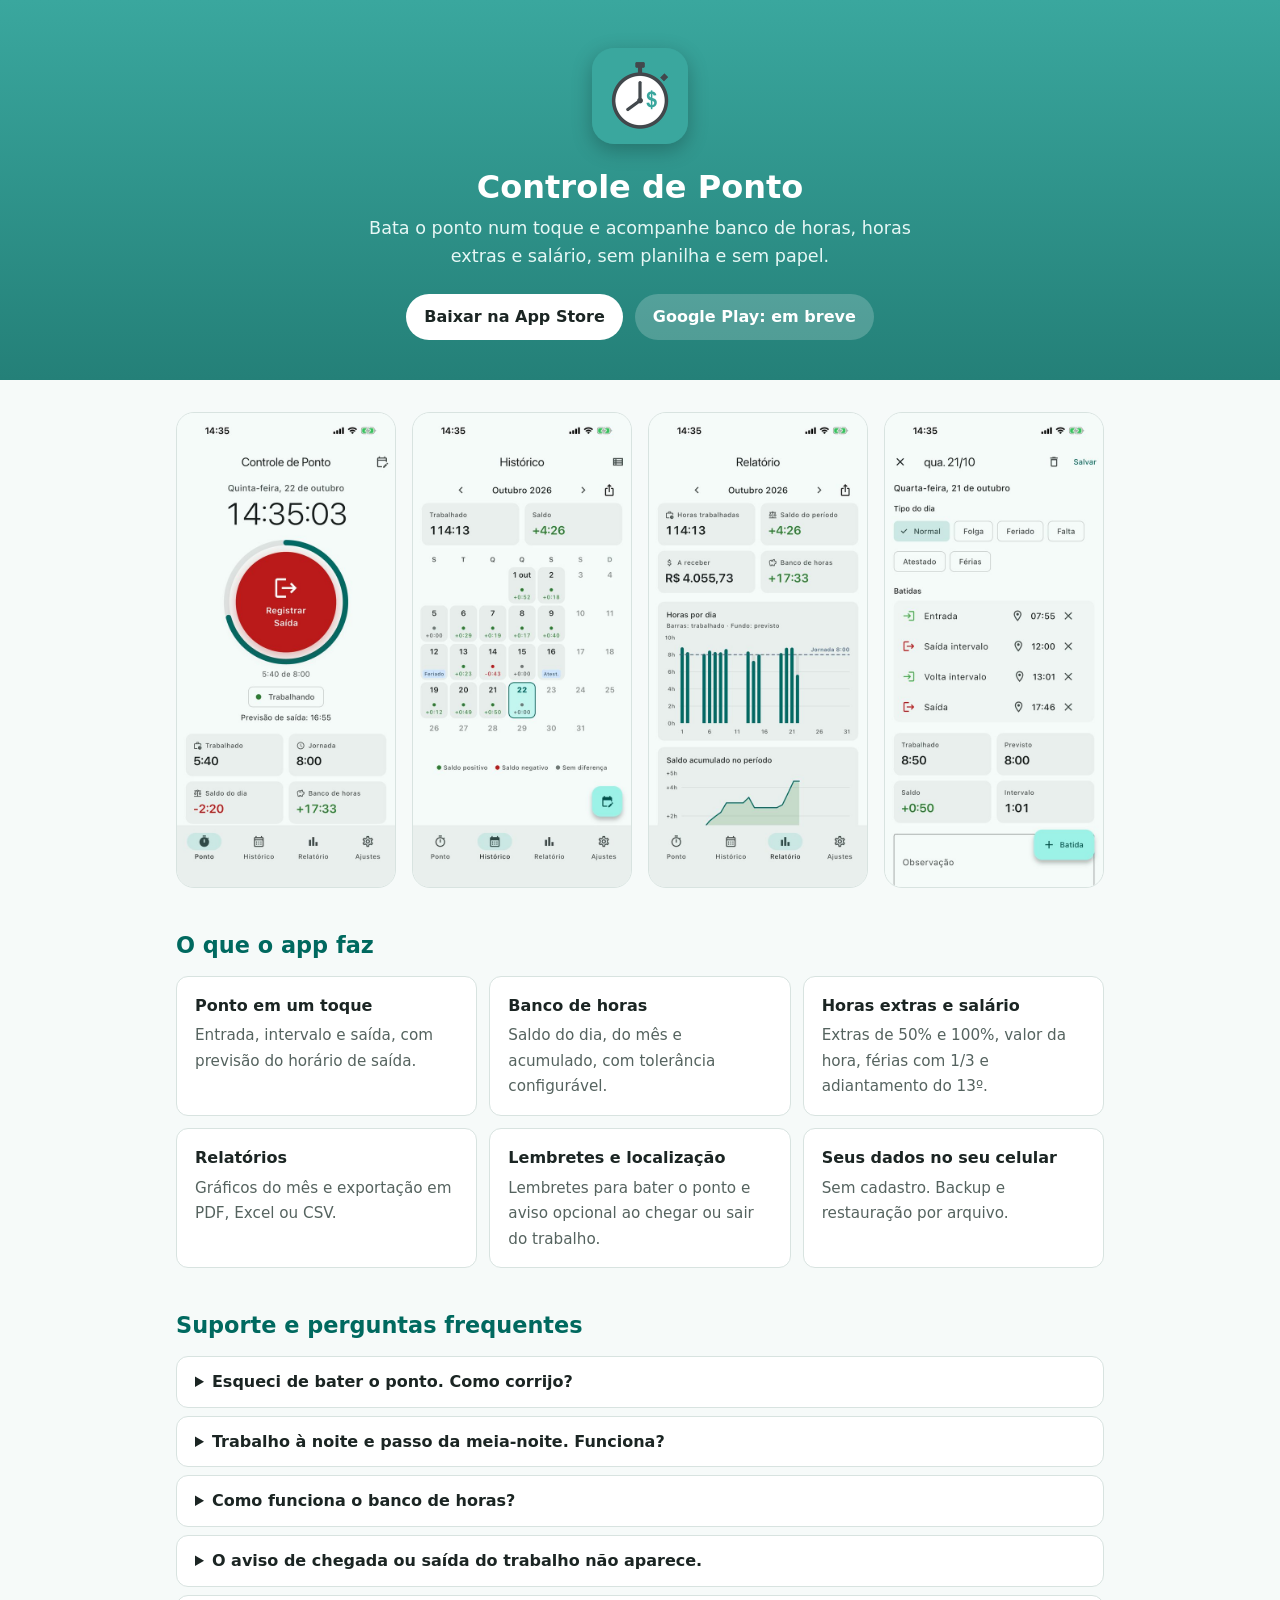
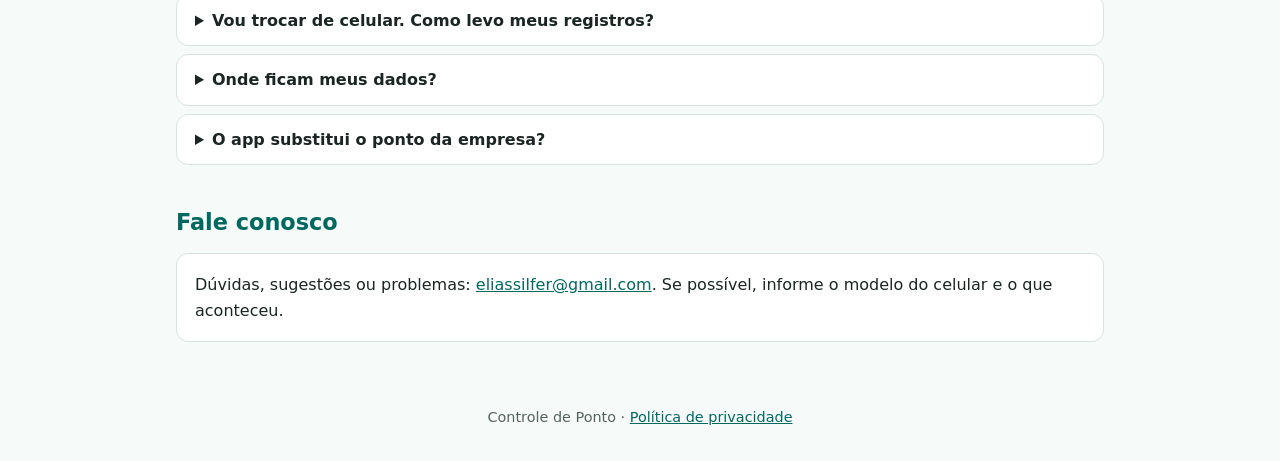
==== controle-ponto/index.html @ 7794331e "feat: página do Controle de Ponto (apresentação e suporte) Co-Authored-By: Claude Opus 5.5 <noreply@" ====
<!doctype html>
<html lang="pt-BR">
<head>
<meta charset="utf-8">
<meta name="viewport" content="width=device-width, initial-scale=1">
<title>Controle de Ponto · banco de horas e horas extras</title>
<meta name="description" content="Bata o ponto num toque e acompanhe banco de horas, horas extras e salário. Relatórios em PDF e Excel. Grátis para iPhone e Android.">
<link rel="icon" href="img/icone.png">
<style>
  :root { --bg: #f6faf9; --fg: #1b2523; --muted: #55635f; --brand: #00695f; --brand-bg: #3aa79e; --card: #ffffff; --line: #d8e3e0; }
  @media (prefers-color-scheme: dark) {
    :root { --bg: #111816; --fg: #e3ecea; --muted: #a3b3ae; --brand: #6fd4c6; --brand-bg: #1f6f68; --card: #19221f; --line: #2c3936; }
  }
  * { box-sizing: border-box; }
  body { margin: 0; background: var(--bg); color: var(--fg); font: 16px/1.6 system-ui, -apple-system, "Segoe UI", Roboto, sans-serif; }
  a { color: var(--brand); }
  .hero { background: linear-gradient(180deg, #3aa79e, #248078); color: #fff; padding: 48px 16px 40px; text-align: center; }
  .hero img { width: 96px; height: 96px; border-radius: 22px; box-shadow: 0 6px 20px rgba(0,0,0,.25); }
  .hero h1 { font-size: 2rem; margin: 16px 0 8px; line-height: 1.2; }
  .hero p { margin: 0 auto; max-width: 560px; color: #e6f7f5; font-size: 1.1rem; }
  .stores { margin-top: 24px; display: flex; gap: 12px; justify-content: center; flex-wrap: wrap; }
  .store { display: inline-block; background: #fff; color: #1b2523; text-decoration: none; padding: 10px 18px; border-radius: 999px; font-weight: 600; }
  .store.soon { background: rgba(255,255,255,.2); color: #fff; }
  main { max-width: 960px; margin: 0 auto; padding: 32px 16px 64px; }
  h2 { font-size: 1.4rem; margin: 40px 0 12px; color: var(--brand); }
  .shots { display: grid; grid-template-columns: repeat(4, 1fr); gap: 16px; }
  .shots img { width: 100%; height: auto; border-radius: 18px; border: 1px solid var(--line); display: block; }
  @media (max-width: 720px) { .shots { grid-template-columns: repeat(2, 1fr); } }
  .features { display: grid; grid-template-columns: repeat(auto-fit, minmax(240px, 1fr)); gap: 12px; }
  .feature { background: var(--card); border: 1px solid var(--line); border-radius: 12px; padding: 16px 18px; }
  .feature strong { display: block; margin-bottom: 4px; }
  .feature span { color: var(--muted); font-size: .95rem; }
  details { background: var(--card); border: 1px solid var(--line); border-radius: 12px; padding: 12px 18px; margin: 8px 0; }
  summary { cursor: pointer; font-weight: 600; }
  details p, details ul { color: var(--muted); margin: 8px 0 4px; }
  .contact { background: var(--card); border: 1px solid var(--line); border-radius: 12px; padding: 18px; }
  footer { text-align: center; color: var(--muted); font-size: .9rem; padding: 0 16px 32px; }
</style>
</head>
<body>
<header class="hero">
  <img src="img/icone.png" alt="Ícone do Controle de Ponto">
  <h1>Controle de Ponto</h1>
  <p>Bata o ponto num toque e acompanhe banco de horas, horas extras e salário, sem planilha e sem papel.</p>
  <div class="stores">
    <a class="store" href="https://apps.apple.com/app/id1100540665">Baixar na App Store</a>
    <span class="store soon">Google Play: em breve</span>
  </div>
</header>

<main>
  <div class="shots">
    <img src="img/1_ponto.jpg" alt="Tela de Ponto com o botão de registrar e o progresso da jornada" loading="lazy">
    <img src="img/2_calendario.jpg" alt="Calendário com o saldo de cada dia" loading="lazy">
    <img src="img/3_relatorio.jpg" alt="Relatório do mês com gráficos" loading="lazy">
    <img src="img/5_dia.jpg" alt="Batidas de um dia com localização" loading="lazy">
  </div>

  <h2>O que o app faz</h2>
  <div class="features">
    <div class="feature"><strong>Ponto em um toque</strong><span>Entrada, intervalo e saída, com previsão do horário de saída.</span></div>
    <div class="feature"><strong>Banco de horas</strong><span>Saldo do dia, do mês e acumulado, com tolerância configurável.</span></div>
    <div class="feature"><strong>Horas extras e salário</strong><span>Extras de 50% e 100%, valor da hora, férias com 1/3 e adiantamento do 13º.</span></div>
    <div class="feature"><strong>Relatórios</strong><span>Gráficos do mês e exportação em PDF, Excel ou CSV.</span></div>
    <div class="feature"><strong>Lembretes e localização</strong><span>Lembretes para bater o ponto e aviso opcional ao chegar ou sair do trabalho.</span></div>
    <div class="feature"><strong>Seus dados no seu celular</strong><span>Sem cadastro. Backup e restauração por arquivo.</span></div>
  </div>

  <h2 id="suporte">Suporte e perguntas frequentes</h2>

  <details>
    <summary>Esqueci de bater o ponto. Como corrijo?</summary>
    <p>Na tela de Ponto, toque no ícone de calendário no canto superior (ou em Histórico, toque no dia). Ali você adiciona, muda ou remove batidas e escolhe o tipo do dia.</p>
  </details>
  <details>
    <summary>Trabalho à noite e passo da meia-noite. Funciona?</summary>
    <p>Sim. A saída depois da meia-noite conta no dia em que o turno começou. Ao lançar à mão, marque "Dia seguinte (turno noturno)".</p>
  </details>
  <details>
    <summary>Como funciona o banco de horas?</summary>
    <p>A cada dia o app compara o trabalhado com a jornada que você definiu em Ajustes. A diferença vai para o banco. Dentro da tolerância (10 minutos, por padrão), o dia conta como zero. O dia de hoje só entra no banco quando a jornada é fechada.</p>
  </details>
  <details>
    <summary>O aviso de chegada ou saída do trabalho não aparece.</summary>
    <ul>
      <li>Em Ajustes → Localização, confira se o local de trabalho está definido e o aviso está ligado.</li>
      <li>Permita a localização "Sempre" (iPhone) ou "Permitir o tempo todo" (Android) e as notificações do app.</li>
      <li>No Android, tire o app da economia de bateria, se o celular tiver essa opção.</li>
      <li>O sistema pode levar alguns minutos para perceber a entrada ou a saída.</li>
    </ul>
  </details>
  <details>
    <summary>Vou trocar de celular. Como levo meus registros?</summary>
    <p>Em Ajustes → Dados, toque em "Exportar backup" e guarde o arquivo (e-mail, Drive, iCloud). No celular novo, use "Restaurar backup" e escolha o arquivo.</p>
  </details>
  <details>
    <summary>Onde ficam meus dados?</summary>
    <p>Somente no seu celular. O app não tem conta nem servidor. Veja a <a href="privacidade.html">política de privacidade</a>.</p>
  </details>
  <details>
    <summary>O app substitui o ponto da empresa?</summary>
    <p>Não. É uma ferramenta pessoal para você acompanhar a sua jornada. O registro oficial continua sendo o sistema da sua empresa.</p>
  </details>

  <h2>Fale conosco</h2>
  <div class="contact">
    Dúvidas, sugestões ou problemas: <a href="mailto:eliassilfer@gmail.com?subject=Controle%20de%20Ponto">eliassilfer@gmail.com</a>.
    Se possível, informe o modelo do celular e o que aconteceu.
  </div>
</main>

<footer>
  Controle de Ponto · <a href="privacidade.html">Política de privacidade</a>
</footer>
</body>
</html>
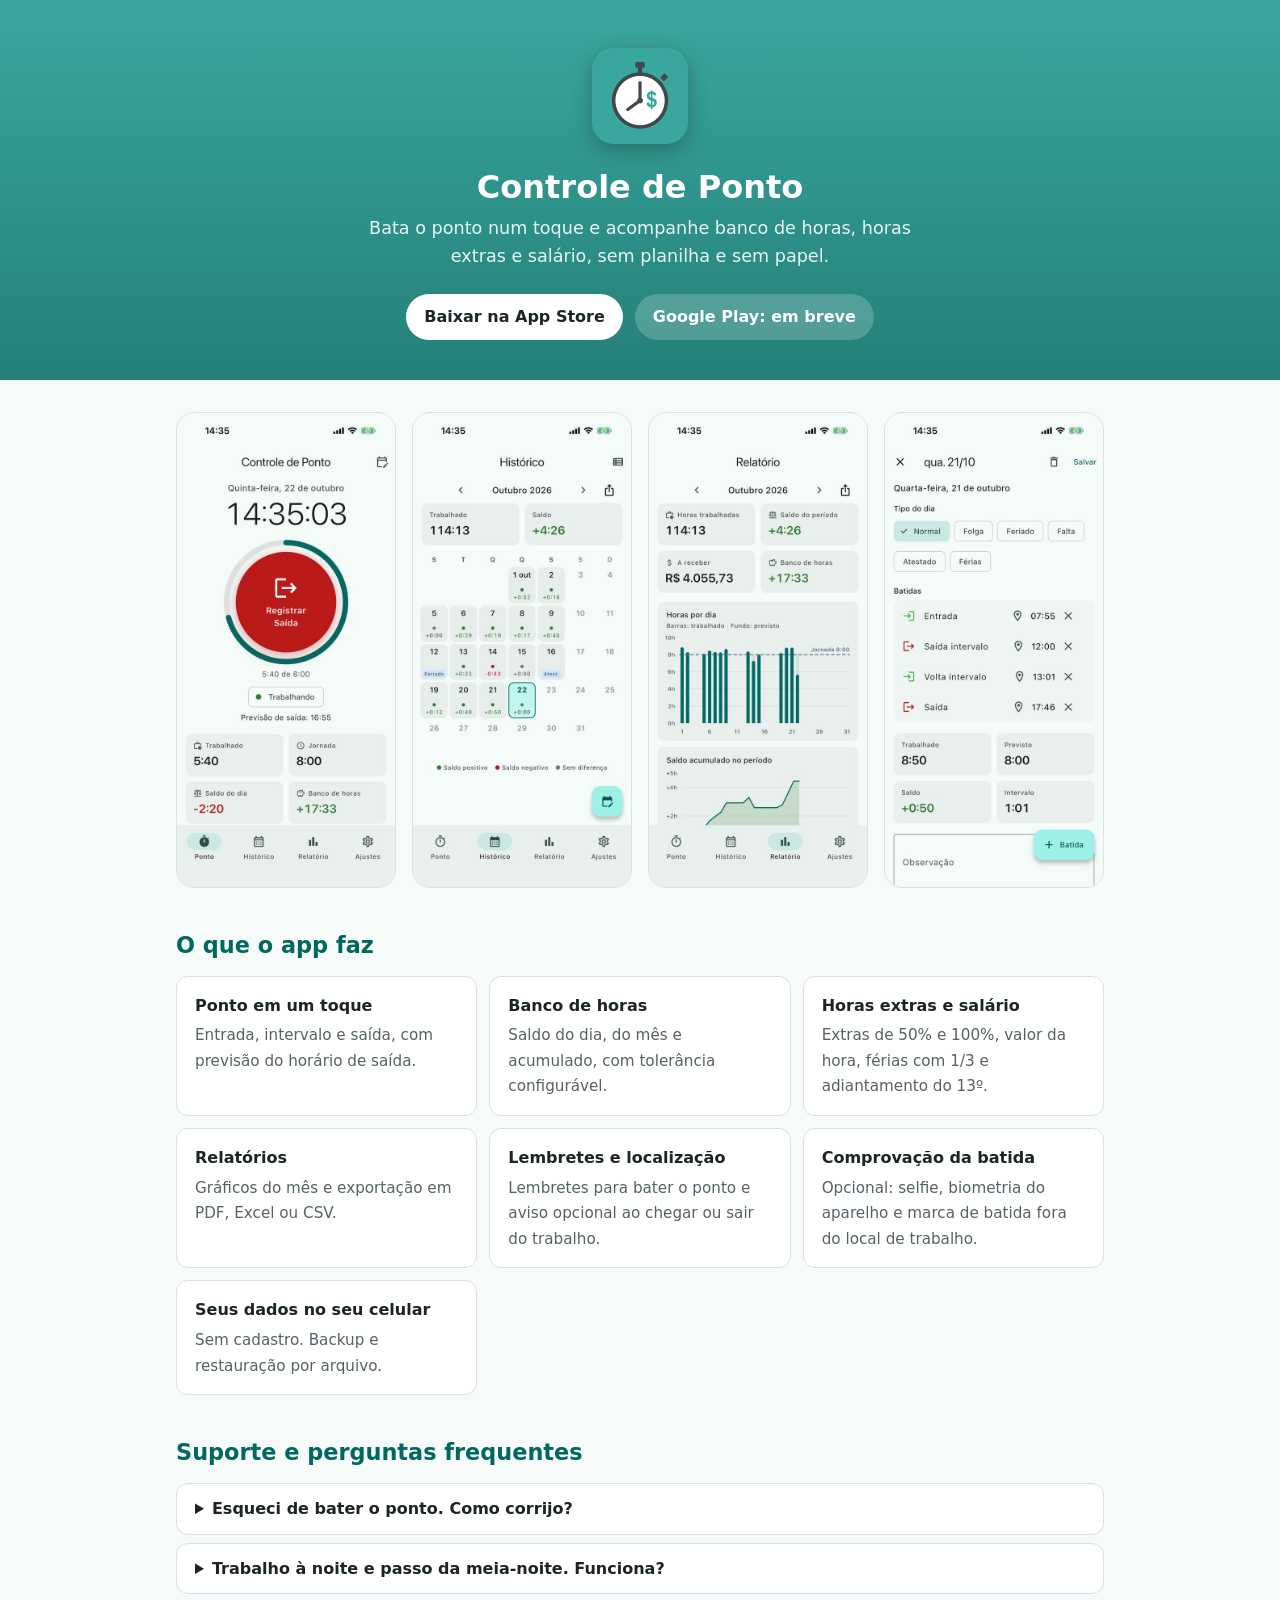
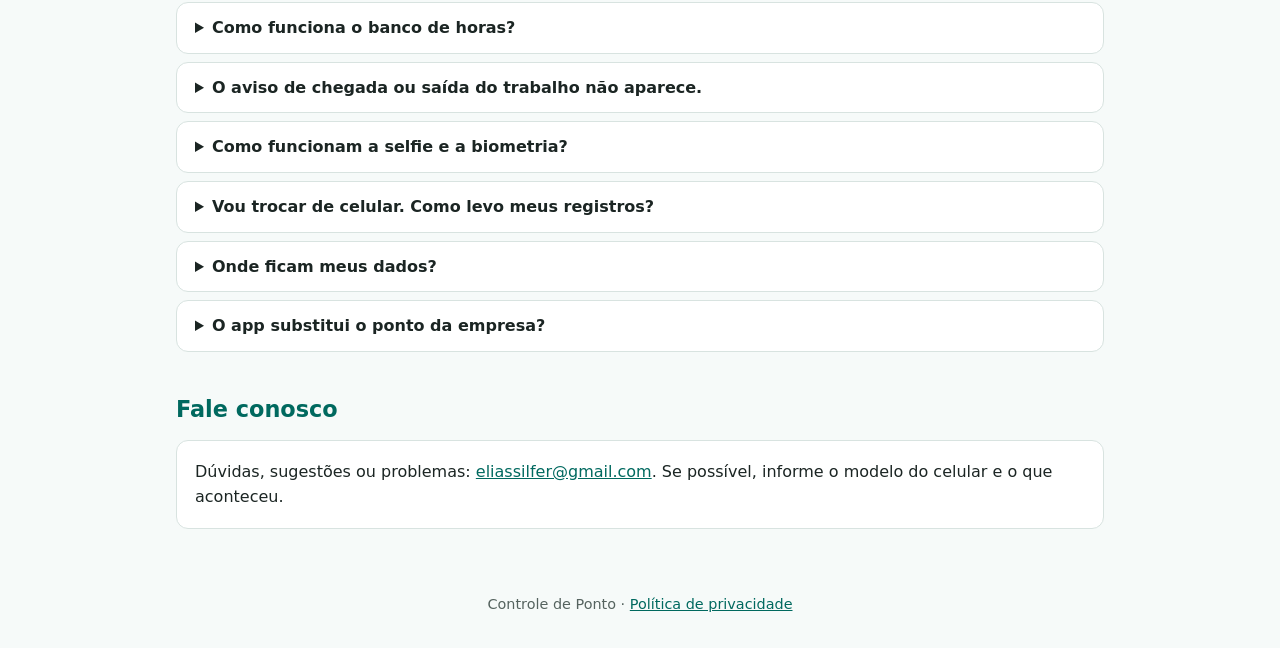
==== commit d50e0cc7: "Controle de Ponto: política de privacidade e FAQ com selfie e biometria Co-Authored-By: Claude Haiku" ====
--- a/controle-ponto/index.html
+++ b/controle-ponto/index.html
@@ -63,6 +63,7 @@
     <div class="feature"><strong>Horas extras e salário</strong><span>Extras de 50% e 100%, valor da hora, férias com 1/3 e adiantamento do 13º.</span></div>
     <div class="feature"><strong>Relatórios</strong><span>Gráficos do mês e exportação em PDF, Excel ou CSV.</span></div>
     <div class="feature"><strong>Lembretes e localização</strong><span>Lembretes para bater o ponto e aviso opcional ao chegar ou sair do trabalho.</span></div>
+    <div class="feature"><strong>Comprovação da batida</strong><span>Opcional: selfie, biometria do aparelho e marca de batida fora do local de trabalho.</span></div>
     <div class="feature"><strong>Seus dados no seu celular</strong><span>Sem cadastro. Backup e restauração por arquivo.</span></div>
   </div>
 
@@ -90,8 +91,13 @@
     </ul>
   </details>
   <details>
+    <summary>Como funcionam a selfie e a biometria?</summary>
+    <p>Em Ajustes → Comprovação da batida, você pode pedir o rosto, a digital ou a senha do aparelho antes de cada batida e tirar uma selfie. Se o local estiver ativado, a batida feita fora do raio do trabalho fica marcada como "fora do local". Tudo isso aparece no histórico e nos relatórios. A foto fica só no seu celular e o app nunca recebe sua digital nem seu rosto.</p>
+    <p>É um comprovante pessoal: ele ajuda numa conversa com o RH, mas não é um sistema antifraude e não substitui o ponto oficial da empresa.</p>
+  </details>
+  <details>
     <summary>Vou trocar de celular. Como levo meus registros?</summary>
-    <p>Em Ajustes → Dados, toque em "Exportar backup" e guarde o arquivo (e-mail, Drive, iCloud). No celular novo, use "Restaurar backup" e escolha o arquivo.</p>
+    <p>Em Ajustes → Dados, toque em "Exportar backup" e guarde o arquivo (e-mail, Drive, iCloud). No celular novo, use "Restaurar backup" e escolha o arquivo. As selfies não vão no backup; para guardá-las, exporte o relatório "PDF com fotos".</p>
   </details>
   <details>
     <summary>Onde ficam meus dados?</summary>
